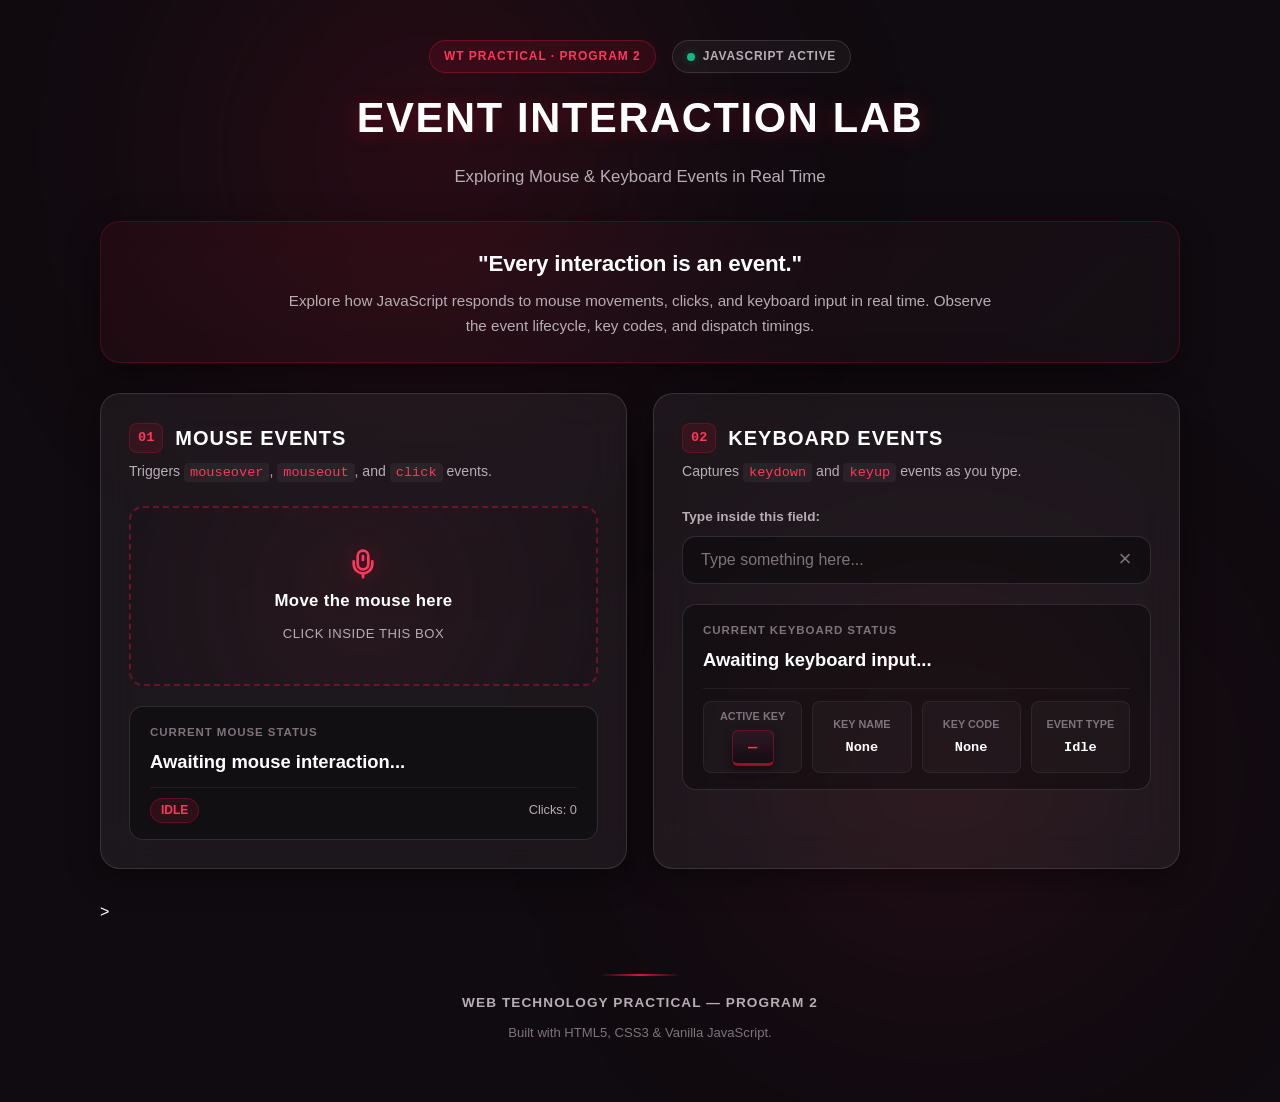
==== p2/index.html @ e64b747d "all" ====
<!DOCTYPE html>
<html lang="en">
<head>
    <meta charset="UTF-8">
    <meta name="viewport" content="width=device-width, initial-scale=1.0">
    <title>Event Interaction Lab | JavaScript Event Handling</title>
    <link rel="stylesheet" href="style.css">
</head>
<body>
    <!-- Ambient Background Crimson Lighting -->
    <div class="ambient-glow glow-top" aria-hidden="true"></div>
    <div class="ambient-glow glow-bottom" aria-hidden="true"></div>

    <div class="page-container">

        <!-- A. HEADER -->
        <header class="app-header">
            <div class="header-meta">
                <span class="badge practical-badge">WT Practical · Program 2</span>
                <div class="status-indicator">
                    <span class="pulse-dot" aria-hidden="true"></span>
                    <span class="status-text">JavaScript Active</span>
                </div>
            </div>
            <h1 class="main-title">EVENT INTERACTION LAB</h1>
            <p class="subtitle">Exploring Mouse &amp; Keyboard Events in Real Time</p>
        </header>

        <!-- B. INTRODUCTION -->
        <section class="intro-section" aria-label="Introduction">
            <div class="intro-card">
                <p class="quote">"Every interaction is an event."</p>
                <p class="supporting-text">
                    Explore how JavaScript responds to mouse movements, clicks, and keyboard input in real time. 
                    Observe the event lifecycle, key codes, and dispatch timings.
                </p>
            </div>
        </section>

        <!-- TWO-COLUMN WORKSPACE: MOUSE & KEYBOARD PANELS -->
        <div class="panels-grid">

            <!-- C. MOUSE INTERACTION PANEL -->
            <section class="glass-panel" id="mouseSection" aria-labelledby="mouseHeading">
                <div class="panel-header">
                    <span class="panel-number">01</span>
                    <h2 id="mouseHeading" class="panel-title">MOUSE EVENTS</h2>
                </div>
                <p class="panel-desc">Triggers <code>mouseover</code>, <code>mouseout</code>, and <code>click</code> events.</p>

                <!-- Interactive Demonstration Area (Original ID: box preserved) -->
                <div id="box" class="interactive-box" tabindex="0" role="region" aria-label="Interactive Mouse Testing Area">
                    <div class="box-content">
                        <div class="box-icon" aria-hidden="true">
                            <svg width="32" height="32" viewBox="0 0 24 24" fill="none" stroke="currentColor" stroke-width="2" stroke-linecap="round" stroke-linejoin="round">
                                <path d="M12 2a4 4 0 0 0-4 4v6a4 4 0 0 0 8 0V6a4 4 0 0 0-4-4z"></path>
                                <path d="M12 6v3"></path>
                                <path d="M19 10v2a7 7 0 0 1-14 0v-2"></path>
                                <path d="M12 19v3"></path>
                            </svg>
                        </div>
                        <span class="box-prompt">Move the mouse here</span>
                        <span class="box-subprompt">Click inside this box</span>
                    </div>
                    <div class="click-ripple" id="clickRipple" aria-hidden="true"></div>
                </div>

                <!-- Mouse Event Output Messages (Original ID: message preserved) -->
                <div class="event-display-card">
                    <div class="display-label">CURRENT MOUSE STATUS</div>
                    <h3 id="message" class="event-message">Awaiting mouse interaction...</h3>
                    <div class="event-meta-bar">
                        <span class="meta-tag" id="mouseEventTypeTag">Idle</span>
                        <span class="meta-detail" id="mouseClickCounter">Clicks: 0</span>
                    </div>
                </div>
            </section>

            <!-- D. KEYBOARD INTERACTION PANEL -->
            <section class="glass-panel" id="keyboardSection" aria-labelledby="keyboardHeading">
                <div class="panel-header">
                    <span class="panel-number">02</span>
                    <h2 id="keyboardHeading" class="panel-title">KEYBOARD EVENTS</h2>
                </div>
                <p class="panel-desc">Captures <code>keydown</code> and <code>keyup</code> events as you type.</p>

                <!-- Text Input Area (Supports focus and typing) -->
                <div class="input-wrapper">
                    <label for="keyInput" class="input-label">Type inside this field:</label>
                    <div class="input-control">
                        <input 
                            type="text" 
                            id="keyInput" 
                            name="keyInput"
                            placeholder="Type something here..." 
                            autocomplete="off" 
                            spellcheck="false"
                        >
                        <button type="button" id="clearInputBtn" class="clear-input-btn" title="Clear input text" aria-label="Clear input">
                            &times;
                        </button>
                    </div>
                </div>

                <!-- Keyboard Event Output Messages (Original ID: keyMessage preserved) -->
                <div class="event-display-card">
                    <div class="display-label">CURRENT KEYBOARD STATUS</div>
                    <h3 id="keyMessage" class="event-message">Awaiting keyboard input...</h3>
                    
                    <!-- Live Key Telemetry Matrix -->
                    <div class="key-telemetry-grid">
                        <div class="telemetry-item key-cap-container">
                            <span class="telemetry-label">Active Key</span>
                            <div class="key-cap" id="activeKeyCap">—</div>
                        </div>
                        <div class="telemetry-item">
                            <span class="telemetry-label">Key Name</span>
                            <span class="telemetry-value" id="activeKeyName">None</span>
                        </div>
                        <div class="telemetry-item">
                            <span class="telemetry-label">Key Code</span>
                            <span class="telemetry-value" id="activeKeyCode">None</span>
                        </div>
                        <div class="telemetry-item">
                            <span class="telemetry-label">Event Type</span>
                            <span class="telemetry-value" id="activeKeyEventType">Idle</span>
                        </div>
                    </div>
                </div>
            </section>

        </div>

        >

        <!-- F. FOOTER -->
        <footer class="app-footer">
            <div class="footer-divider" aria-hidden="true"></div>
            <p class="footer-heading">WEB TECHNOLOGY PRACTICAL — PROGRAM 2</p>
            <p class="footer-sub">Built with HTML5, CSS3 &amp; Vanilla JavaScript.</p>
        </footer>

    </div>

    <!-- External Vanilla JavaScript: Clean separation of concerns -->
    <script src="script.js"></script>
</body>
</html>
---- p2/style.css ----
/* =====================================================================
   Program 2: JavaScript Event Handling
   Theme: Premium Crimson Glassmorphism
   Technologies: Modern CSS3 (Grid, Flexbox, Custom Properties, Glassmorphism)
   ===================================================================== */

:root {
    /* Crimson Color Palette */
    --crimson-primary: #DC143C;
    --crimson-deep: #990F2B;
    --crimson-accent: #FF365D;
    --crimson-glow: rgba(220, 20, 60, 0.35);
    --crimson-subtle: rgba(220, 20, 60, 0.12);

    /* Backgrounds */
    --bg-main: #100B10;
    --bg-secondary: #1A1119;
    --glass-panel: rgba(255, 255, 255, 0.055);
    --glass-panel-hover: rgba(255, 255, 255, 0.08);
    --glass-border: rgba(255, 255, 255, 0.12);
    --glass-border-hover: rgba(220, 20, 60, 0.4);

    /* Typography */
    --text-primary: #FFFFFF;
    --text-secondary: #B8ADB5;
    --text-muted: #7E737B;

    /* Accents & Status */
    --status-active: #10B981;
    --status-active-glow: rgba(16, 185, 129, 0.4);

    /* Radii */
    --radius-sm: 8px;
    --radius-md: 14px;
    --radius-lg: 20px;
    --radius-full: 9999px;

    /* Transitions & Shadows */
    --transition-fast: 0.18s cubic-bezier(0.16, 1, 0.3, 1);
    --transition-normal: 0.28s cubic-bezier(0.16, 1, 0.3, 1);
    --shadow-glass: 0 8px 32px 0 rgba(0, 0, 0, 0.45);
    --shadow-crimson: 0 0 25px rgba(220, 20, 60, 0.25);
}

/* Base Reset & Box Sizing */
*, *::before, *::after {
    box-sizing: border-box;
    margin: 0;
    padding: 0;
}

body {
    background-color: var(--bg-main);
    color: var(--text-primary);
    font-family: -apple-system, BlinkMacSystemFont, "Segoe UI", Roboto, "Helvetica Neue", Arial, sans-serif;
    line-height: 1.6;
    min-height: 100vh;
    position: relative;
    overflow-x: hidden;
    padding: 40px 20px 60px;
}

/* Ambient Crimson Lighting Gradients */
.ambient-glow {
    position: fixed;
    border-radius: 50%;
    pointer-events: none;
    z-index: 0;
    filter: blur(120px);
}

.glow-top {
    top: -150px;
    left: 10%;
    width: 600px;
    height: 600px;
    background: radial-gradient(circle, rgba(220, 20, 60, 0.22) 0%, rgba(153, 15, 43, 0.08) 50%, transparent 75%);
}

.glow-bottom {
    bottom: -150px;
    right: 5%;
    width: 550px;
    height: 550px;
    background: radial-gradient(circle, rgba(255, 54, 93, 0.16) 0%, rgba(153, 15, 43, 0.06) 50%, transparent 75%);
}

/* Page Container */
.page-container {
    position: relative;
    z-index: 1;
    max-width: 1080px;
    margin: 0 auto;
    display: flex;
    flex-direction: column;
    gap: 30px;
}

/* A. Header Section */
.app-header {
    text-align: center;
    display: flex;
    flex-direction: column;
    align-items: center;
    gap: 12px;
}

.header-meta {
    display: flex;
    align-items: center;
    gap: 16px;
    flex-wrap: wrap;
    justify-content: center;
}

.practical-badge {
    display: inline-flex;
    align-items: center;
    padding: 6px 14px;
    font-size: 0.75rem;
    font-weight: 700;
    letter-spacing: 0.08em;
    text-transform: uppercase;
    background: rgba(220, 20, 60, 0.12);
    border: 1px solid rgba(220, 20, 60, 0.35);
    color: var(--crimson-accent);
    border-radius: var(--radius-full);
}

.status-indicator {
    display: inline-flex;
    align-items: center;
    gap: 8px;
    padding: 6px 14px;
    font-size: 0.75rem;
    font-weight: 600;
    letter-spacing: 0.06em;
    text-transform: uppercase;
    background: rgba(255, 255, 255, 0.04);
    border: 1px solid var(--glass-border);
    border-radius: var(--radius-full);
    color: var(--text-secondary);
}

.pulse-dot {
    width: 8px;
    height: 8px;
    background-color: var(--status-active);
    border-radius: 50%;
    box-shadow: 0 0 10px var(--status-active-glow);
    animation: pulseGlow 2s infinite ease-in-out;
}

@keyframes pulseGlow {
    0%, 100% {
        opacity: 1;
        transform: scale(1);
    }
    50% {
        opacity: 0.55;
        transform: scale(0.85);
    }
}

.main-title {
    font-size: 2.6rem;
    font-weight: 800;
    letter-spacing: 0.04em;
    color: var(--text-primary);
    text-shadow: 0 2px 20px rgba(220, 20, 60, 0.3);
}

.subtitle {
    font-size: 1.05rem;
    color: var(--text-secondary);
    max-width: 600px;
}

/* B. Introduction Section */
.intro-section {
    width: 100%;
}

.intro-card {
    background: linear-gradient(135deg, rgba(220, 20, 60, 0.08) 0%, rgba(255, 255, 255, 0.02) 100%);
    border: 1px solid rgba(220, 20, 60, 0.22);
    backdrop-filter: blur(16px);
    -webkit-backdrop-filter: blur(16px);
    border-radius: var(--radius-lg);
    padding: 24px 30px;
    text-align: center;
    box-shadow: var(--shadow-glass);
}

.quote {
    font-size: 1.4rem;
    font-weight: 700;
    color: var(--text-primary);
    margin-bottom: 8px;
    letter-spacing: -0.01em;
}

.supporting-text {
    font-size: 0.95rem;
    color: var(--text-secondary);
    max-width: 720px;
    margin: 0 auto;
}

/* Glass Panels Base Styling */
.glass-panel {
    background: var(--glass-panel);
    border: 1px solid var(--glass-border);
    backdrop-filter: blur(20px);
    -webkit-backdrop-filter: blur(20px);
    border-radius: var(--radius-lg);
    padding: 28px;
    box-shadow: var(--shadow-glass);
    transition: transform var(--transition-normal), border-color var(--transition-normal), box-shadow var(--transition-normal);
}

.glass-panel:hover {
    transform: translateY(-2px);
    border-color: var(--glass-border-hover);
    box-shadow: 0 12px 36px 0 rgba(49, 160, 88, 0.5), 0 0 20px rgba(116, 227, 209, 0.12);
}

.panel-header {
    display: flex;
    align-items: center;
    gap: 12px;
    margin-bottom: 6px;
}

.panel-number {
    font-family: ui-monospace, "Cascadia Code", "Fira Code", monospace;
    font-size: 0.85rem;
    font-weight: 700;
    color: var(--crimson-accent);
    background: rgba(220, 20, 60, 0.12);
    border: 1px solid rgba(220, 20, 60, 0.28);
    padding: 3px 8px;
    border-radius: var(--radius-sm);
}

.panel-title {
    font-size: 1.25rem;
    font-weight: 700;
    letter-spacing: 0.05em;
    color: var(--text-primary);
}

.panel-desc {
    font-size: 0.88rem;
    color: var(--text-secondary);
    margin-bottom: 22px;
}

.panel-desc code {
    font-family: ui-monospace, "Cascadia Code", "Fira Code", monospace;
    color: var(--crimson-accent);
    background: rgba(255, 255, 255, 0.05);
    padding: 2px 6px;
    border-radius: 4px;
    font-size: 0.85rem;
}

/* Two-Column Grid */
.panels-grid {
    display: grid;
    grid-template-columns: repeat(2, 1fr);
    gap: 26px;
}

/* C. Mouse Interaction Area */
.interactive-box {
    width: 100%;
    min-height: 180px;
    background: radial-gradient(circle at center, rgba(220, 20, 60, 0.06) 0%, rgba(26, 17, 25, 0.4) 100%);
    border: 2px dashed rgba(220, 20, 60, 0.4);
    border-radius: var(--radius-md);
    padding: 28px 20px;
    display: flex;
    flex-direction: column;
    align-items: center;
    justify-content: center;
    cursor: pointer;
    position: relative;
    overflow: hidden;
    user-select: none;
    transition: all var(--transition-normal);
}

.interactive-box:hover {
    border-style: solid;
    border-color: var(--crimson-accent);
    background: radial-gradient(circle at center, rgba(220, 20, 60, 0.18) 0%, rgba(26, 17, 25, 0.6) 100%);
    box-shadow: 0 0 30px var(--crimson-glow);
    transform: scale(1.015);
}

.interactive-box:active,
.interactive-box.clicked-active {
    transform: scale(0.985);
    border-color: var(--crimson-primary);
    background: radial-gradient(circle at center, rgba(220, 20, 60, 0.3) 0%, rgba(153, 15, 43, 0.3) 100%);
    box-shadow: 0 0 45px rgba(220, 20, 60, 0.5);
}

.box-content {
    display: flex;
    flex-direction: column;
    align-items: center;
    gap: 8px;
    pointer-events: none;
}

.box-icon {
    color: var(--crimson-accent);
    display: flex;
    align-items: center;
    justify-content: center;
    filter: drop-shadow(0 0 10px var(--crimson-glow));
    transition: transform var(--transition-fast);
}

.interactive-box:hover .box-icon {
    transform: translateY(-3px) scale(1.1);
}

.box-prompt {
    font-size: 1.05rem;
    font-weight: 600;
    color: var(--text-primary);
    letter-spacing: 0.02em;
}

.box-subprompt {
    font-size: 0.82rem;
    color: var(--text-secondary);
    letter-spacing: 0.04em;
    text-transform: uppercase;
}

/* Click Ripple Effect */
.click-ripple {
    position: absolute;
    width: 20px;
    height: 20px;
    background: rgba(255, 54, 93, 0.5);
    border-radius: 50%;
    transform: translate(-50%, -50%) scale(0);
    opacity: 0;
    pointer-events: none;
}

.click-ripple.animate {
    animation: rippleWave 0.6s ease-out;
}

@keyframes rippleWave {
    0% {
        transform: translate(-50%, -50%) scale(0);
        opacity: 0.9;
    }
    100% {
        transform: translate(-50%, -50%) scale(25);
        opacity: 0;
    }
}

/* Event Output Cards */
.event-display-card {
    margin-top: 20px;
    background: rgba(0, 0, 0, 0.35);
    border: 1px solid var(--glass-border);
    border-radius: var(--radius-md);
    padding: 16px 20px;
}

.display-label {
    font-size: 0.72rem;
    font-weight: 700;
    letter-spacing: 0.08em;
    text-transform: uppercase;
    color: var(--text-muted);
    margin-bottom: 6px;
}

.event-message {
    font-size: 1.15rem;
    font-weight: 600;
    color: var(--text-primary);
    min-height: 28px;
    display: flex;
    align-items: center;
    transition: color var(--transition-fast);
}

.event-message.highlight-crimson {
    color: var(--crimson-accent);
    text-shadow: 0 0 14px var(--crimson-glow);
}

.event-meta-bar {
    display: flex;
    justify-content: space-between;
    align-items: center;
    margin-top: 10px;
    padding-top: 10px;
    border-top: 1px solid rgba(255, 255, 255, 0.06);
    font-size: 0.8rem;
    color: var(--text-secondary);
}

.meta-tag {
    background: rgba(220, 20, 60, 0.14);
    border: 1px solid rgba(220, 20, 60, 0.3);
    color: var(--crimson-accent);
    padding: 2px 10px;
    border-radius: var(--radius-full);
    font-weight: 600;
    font-size: 0.75rem;
    text-transform: uppercase;
}

/* D. Keyboard Input Section */
.input-wrapper {
    display: flex;
    flex-direction: column;
    gap: 8px;
}

.input-label {
    font-size: 0.85rem;
    font-weight: 600;
    color: var(--text-secondary);
}

.input-control {
    position: relative;
    width: 100%;
}

.input-control input {
    width: 100%;
    background: rgba(0, 0, 0, 0.4);
    border: 1.5px solid var(--glass-border);
    border-radius: var(--radius-md);
    color: var(--text-primary);
    font-size: 1rem;
    padding: 14px 45px 14px 18px;
    outline: none;
    transition: all var(--transition-normal);
}

.input-control input::placeholder {
    color: var(--text-muted);
}

.input-control input:focus {
    border-color: var(--crimson-accent);
    box-shadow: 0 0 0 3px rgba(220, 20, 60, 0.25), 0 0 25px rgba(220, 20, 60, 0.2);
    background: rgba(0, 0, 0, 0.55);
}

.clear-input-btn {
    position: absolute;
    right: 12px;
    top: 50%;
    transform: translateY(-50%);
    background: transparent;
    border: none;
    color: var(--text-muted);
    font-size: 1.4rem;
    line-height: 1;
    width: 28px;
    height: 28px;
    border-radius: 50%;
    cursor: pointer;
    display: flex;
    align-items: center;
    justify-content: center;
    transition: all var(--transition-fast);
}

.clear-input-btn:hover {
    color: var(--text-primary);
    background: rgba(255, 255, 255, 0.08);
}

/* Keyboard Telemetry Grid */
.key-telemetry-grid {
    display: grid;
    grid-template-columns: repeat(4, 1fr);
    gap: 10px;
    margin-top: 14px;
    padding-top: 12px;
    border-top: 1px solid rgba(255, 255, 255, 0.06);
}

.telemetry-item {
    background: rgba(255, 255, 255, 0.03);
    border: 1px solid rgba(255, 255, 255, 0.06);
    border-radius: var(--radius-sm);
    padding: 8px 10px;
    display: flex;
    flex-direction: column;
    align-items: center;
    justify-content: center;
    text-align: center;
}

.telemetry-label {
    font-size: 0.68rem;
    font-weight: 700;
    text-transform: uppercase;
    color: var(--text-muted);
    margin-bottom: 4px;
}

.telemetry-value {
    font-family: ui-monospace, "Cascadia Code", "Fira Code", monospace;
    font-size: 0.85rem;
    font-weight: 600;
    color: var(--text-primary);
    word-break: break-all;
}

/* 3D Key Cap Badge */
.key-cap-container {
    padding: 6px;
}

.key-cap {
    min-width: 42px;
    height: 36px;
    padding: 0 10px;
    background: linear-gradient(180deg, #2a1824 0%, #170d14 100%);
    border: 1px solid rgba(220, 20, 60, 0.4);
    border-bottom: 3px solid var(--crimson-deep);
    border-radius: 6px;
    color: var(--crimson-accent);
    font-family: ui-monospace, "Cascadia Code", "Fira Code", monospace;
    font-size: 0.95rem;
    font-weight: 700;
    display: inline-flex;
    align-items: center;
    justify-content: center;
    box-shadow: 0 4px 10px rgba(0, 0, 0, 0.4);
    transition: all var(--transition-fast);
}

.key-cap.pressed {
    transform: translateY(2px);
    border-bottom: 1px solid var(--crimson-deep);
    background: linear-gradient(180deg, var(--crimson-deep) 0%, #2a1824 100%);
    color: #ffffff;
    box-shadow: 0 0 15px var(--crimson-glow);
}

/* E. Live Event Monitor Section */
.monitor-panel {
    width: 100%;
}

.monitor-header {
    display: flex;
    justify-content: space-between;
    align-items: center;
    flex-wrap: wrap;
    gap: 12px;
}

.monitor-actions {
    display: flex;
    align-items: center;
    gap: 12px;
}

.feed-count-badge {
    font-family: ui-monospace, "Cascadia Code", "Fira Code", monospace;
    font-size: 0.8rem;
    color: var(--text-secondary);
    background: rgba(255, 255, 255, 0.05);
    padding: 4px 12px;
    border-radius: var(--radius-full);
    border: 1px solid var(--glass-border);
}

.btn {
    padding: 8px 16px;
    font-size: 0.85rem;
    font-weight: 600;
    border-radius: var(--radius-md);
    cursor: pointer;
    transition: all var(--transition-fast);
    outline: none;
    border: 1px solid transparent;
}

.btn-ghost {
    background: rgba(255, 255, 255, 0.04);
    border-color: var(--glass-border);
    color: var(--text-secondary);
}

.btn-ghost:hover {
    background: rgba(220, 20, 60, 0.15);
    border-color: var(--crimson-accent);
    color: #ffffff;
    box-shadow: 0 0 15px rgba(220, 20, 60, 0.25);
    transform: translateY(-1px);
}

.btn-ghost:active {
    transform: translateY(1px);
}

/* Event Feed List */
.event-feed-container {
    background: rgba(0, 0, 0, 0.35);
    border: 1px solid var(--glass-border);
    border-radius: var(--radius-md);
    padding: 12px;
    min-height: 180px;
    max-height: 340px;
    overflow-y: auto;
}

/* Custom Scrollbar for Event Feed */
.event-feed-container::-webkit-scrollbar {
    width: 6px;
}

.event-feed-container::-webkit-scrollbar-track {
    background: rgba(0, 0, 0, 0.2);
}

.event-feed-container::-webkit-scrollbar-thumb {
    background: rgba(220, 20, 60, 0.3);
    border-radius: 4px;
}

.event-feed-container::-webkit-scrollbar-thumb:hover {
    background: var(--crimson-accent);
}

.event-feed-list {
    list-style: none;
    display: flex;
    flex-direction: column;
    gap: 8px;
}

.empty-feed-state {
    padding: 30px 20px;
    text-align: center;
    color: var(--text-muted);
    font-size: 0.9rem;
}

.feed-item {
    display: flex;
    align-items: center;
    justify-content: space-between;
    padding: 10px 14px;
    background: rgba(255, 255, 255, 0.03);
    border: 1px solid rgba(255, 255, 255, 0.06);
    border-radius: var(--radius-sm);
    font-size: 0.88rem;
    animation: slideInFeed 0.25s cubic-bezier(0.16, 1, 0.3, 1) forwards;
    transition: background var(--transition-fast), border-color var(--transition-fast);
}

.feed-item:hover {
    background: rgba(255, 255, 255, 0.06);
    border-color: rgba(220, 20, 60, 0.3);
}

@keyframes slideInFeed {
    from {
        opacity: 0;
        transform: translateY(-8px) scale(0.98);
    }
    to {
        opacity: 1;
        transform: translateY(0) scale(1);
    }
}

.feed-left {
    display: flex;
    align-items: center;
    gap: 12px;
    flex-wrap: wrap;
}

.feed-category-badge {
    font-size: 0.7rem;
    font-weight: 700;
    text-transform: uppercase;
    letter-spacing: 0.06em;
    padding: 3px 8px;
    border-radius: 4px;
}

.feed-category-mouse {
    background: rgba(220, 20, 60, 0.2);
    border: 1px solid rgba(220, 20, 60, 0.4);
    color: var(--crimson-accent);
}

.feed-category-keyboard {
    background: rgba(255, 54, 93, 0.16);
    border: 1px solid rgba(255, 54, 93, 0.4);
    color: #ff859c;
}

.feed-event-name {
    font-family: ui-monospace, "Cascadia Code", "Fira Code", monospace;
    font-weight: 700;
    color: var(--text-primary);
}

.feed-event-desc {
    color: var(--text-secondary);
    font-size: 0.82rem;
}

.feed-timestamp {
    font-family: ui-monospace, "Cascadia Code", "Fira Code", monospace;
    font-size: 0.75rem;
    color: var(--text-muted);
    white-space: nowrap;
}

/* F. Footer */
.app-footer {
    text-align: center;
    display: flex;
    flex-direction: column;
    align-items: center;
    gap: 8px;
    padding-top: 20px;
}

.footer-divider {
    width: 80px;
    height: 2px;
    background: linear-gradient(90deg, transparent, var(--crimson-primary), transparent);
    margin-bottom: 8px;
}

.footer-heading {
    font-size: 0.85rem;
    font-weight: 700;
    letter-spacing: 0.08em;
    color: var(--text-secondary);
    text-transform: uppercase;
}

.footer-sub {
    font-size: 0.82rem;
    color: var(--text-muted);
}

/* Responsive Styles */
@media (max-width: 860px) {
    .panels-grid {
        grid-template-columns: 1fr;
        gap: 20px;
    }

    .main-title {
        font-size: 2.1rem;
    }
}

@media (max-width: 580px) {
    body {
        padding: 24px 14px 40px;
    }

    .main-title {
        font-size: 1.75rem;
    }

    .glass-panel {
        padding: 20px;
    }

    .key-telemetry-grid {
        grid-template-columns: repeat(2, 1fr);
        gap: 8px;
    }

    .feed-item {
        flex-direction: column;
        align-items: flex-start;
        gap: 6px;
    }

    .feed-timestamp {
        align-self: flex-end;
    }
}

/* Accessibility: Reduced Motion */
@media (prefers-reduced-motion: reduce) {
    *, *::before, *::after {
        animation-duration: 0.01ms !important;
        animation-iteration-count: 1 !important;
        transition-duration: 0.01ms !important;
        scroll-behavior: auto !important;
    }
}
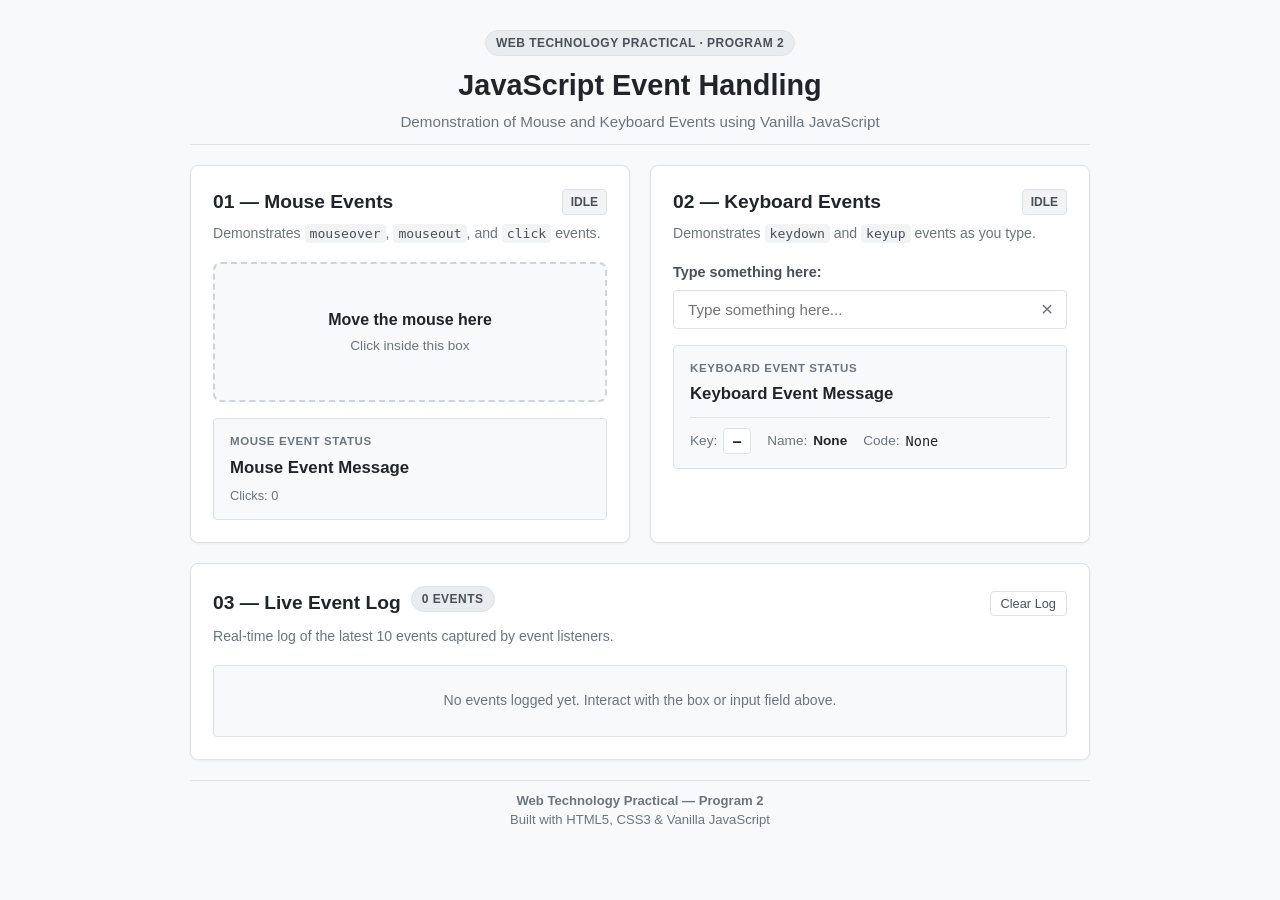
==== commit 780e5332: "clean" ====
--- a/p2/index.html
+++ b/p2/index.html
@@ -3,127 +3,89 @@
 <head>
     <meta charset="UTF-8">
     <meta name="viewport" content="width=device-width, initial-scale=1.0">
-    <title>Event Interaction Lab | JavaScript Event Handling</title>
+    <title>JavaScript Event Handling - Program 2</title>
     <link rel="stylesheet" href="style.css">
 </head>
 <body>
-    <!-- Ambient Background Crimson Lighting -->
-    <div class="ambient-glow glow-top" aria-hidden="true"></div>
-    <div class="ambient-glow glow-bottom" aria-hidden="true"></div>
-
     <div class="page-container">
 
-        <!-- A. HEADER -->
+        <!-- HEADER -->
         <header class="app-header">
-            <div class="header-meta">
-                <span class="badge practical-badge">WT Practical · Program 2</span>
-                <div class="status-indicator">
-                    <span class="pulse-dot" aria-hidden="true"></span>
-                    <span class="status-text">JavaScript Active</span>
-                </div>
-            </div>
-            <h1 class="main-title">EVENT INTERACTION LAB</h1>
-            <p class="subtitle">Exploring Mouse &amp; Keyboard Events in Real Time</p>
+            <span class="badge">Web Technology Practical · Program 2</span>
+            <h1>JavaScript Event Handling</h1>
+            <p class="subtitle">Demonstration of Mouse and Keyboard Events using Vanilla JavaScript</p>
         </header>
 
-        <!-- B. INTRODUCTION -->
-        <section class="intro-section" aria-label="Introduction">
-            <div class="intro-card">
-                <p class="quote">"Every interaction is an event."</p>
-                <p class="supporting-text">
-                    Explore how JavaScript responds to mouse movements, clicks, and keyboard input in real time. 
-                    Observe the event lifecycle, key codes, and dispatch timings.
-                </p>
-            </div>
-        </section>
-
-        <!-- TWO-COLUMN WORKSPACE: MOUSE & KEYBOARD PANELS -->
+        <!-- MAIN GRID: MOUSE & KEYBOARD PANELS -->
         <div class="panels-grid">
 
-            <!-- C. MOUSE INTERACTION PANEL -->
-            <section class="glass-panel" id="mouseSection" aria-labelledby="mouseHeading">
-                <div class="panel-header">
-                    <span class="panel-number">01</span>
-                    <h2 id="mouseHeading" class="panel-title">MOUSE EVENTS</h2>
+            <!-- 1. MOUSE INTERACTION PANEL -->
+            <section class="card" id="mouseSection">
+                <div class="card-header">
+                    <h2>01 — Mouse Events</h2>
+                    <span class="meta-tag" id="mouseEventTypeTag">Idle</span>
                 </div>
-                <p class="panel-desc">Triggers <code>mouseover</code>, <code>mouseout</code>, and <code>click</code> events.</p>
+                <p class="section-desc">Demonstrates <code>mouseover</code>, <code>mouseout</code>, and <code>click</code> events.</p>
 
-                <!-- Interactive Demonstration Area (Original ID: box preserved) -->
+                <!-- Interactive Demonstration Area (Original ID: box) -->
                 <div id="box" class="interactive-box" tabindex="0" role="region" aria-label="Interactive Mouse Testing Area">
                     <div class="box-content">
-                        <div class="box-icon" aria-hidden="true">
-                            <svg width="32" height="32" viewBox="0 0 24 24" fill="none" stroke="currentColor" stroke-width="2" stroke-linecap="round" stroke-linejoin="round">
-                                <path d="M12 2a4 4 0 0 0-4 4v6a4 4 0 0 0 8 0V6a4 4 0 0 0-4-4z"></path>
-                                <path d="M12 6v3"></path>
-                                <path d="M19 10v2a7 7 0 0 1-14 0v-2"></path>
-                                <path d="M12 19v3"></path>
-                            </svg>
-                        </div>
-                        <span class="box-prompt">Move the mouse here</span>
-                        <span class="box-subprompt">Click inside this box</span>
+                        <strong>Move the mouse here</strong>
+                        <span>Click inside this box</span>
                     </div>
                     <div class="click-ripple" id="clickRipple" aria-hidden="true"></div>
                 </div>
 
-                <!-- Mouse Event Output Messages (Original ID: message preserved) -->
-                <div class="event-display-card">
-                    <div class="display-label">CURRENT MOUSE STATUS</div>
-                    <h3 id="message" class="event-message">Awaiting mouse interaction...</h3>
-                    <div class="event-meta-bar">
-                        <span class="meta-tag" id="mouseEventTypeTag">Idle</span>
-                        <span class="meta-detail" id="mouseClickCounter">Clicks: 0</span>
+                <!-- Mouse Event Output Message (Original ID: message) -->
+                <div class="status-box">
+                    <div class="status-label">Mouse Event Status</div>
+                    <h3 id="message" class="status-text">Mouse Event Message</h3>
+                    <div class="status-meta">
+                        <span id="mouseClickCounter">Clicks: 0</span>
                     </div>
                 </div>
             </section>
 
-            <!-- D. KEYBOARD INTERACTION PANEL -->
-            <section class="glass-panel" id="keyboardSection" aria-labelledby="keyboardHeading">
-                <div class="panel-header">
-                    <span class="panel-number">02</span>
-                    <h2 id="keyboardHeading" class="panel-title">KEYBOARD EVENTS</h2>
+            <!-- 2. KEYBOARD INTERACTION PANEL -->
+            <section class="card" id="keyboardSection">
+                <div class="card-header">
+                    <h2>02 — Keyboard Events</h2>
+                    <span class="meta-tag" id="activeKeyEventType">Idle</span>
                 </div>
-                <p class="panel-desc">Captures <code>keydown</code> and <code>keyup</code> events as you type.</p>
+                <p class="section-desc">Demonstrates <code>keydown</code> and <code>keyup</code> events as you type.</p>
 
-                <!-- Text Input Area (Supports focus and typing) -->
-                <div class="input-wrapper">
-                    <label for="keyInput" class="input-label">Type inside this field:</label>
+                <!-- Text Input Field -->
+                <div class="input-group">
+                    <label for="keyInput">Type something here:</label>
                     <div class="input-control">
                         <input 
                             type="text" 
                             id="keyInput" 
-                            name="keyInput"
                             placeholder="Type something here..." 
-                            autocomplete="off" 
-                            spellcheck="false"
+                            autocomplete="off"
                         >
-                        <button type="button" id="clearInputBtn" class="clear-input-btn" title="Clear input text" aria-label="Clear input">
-                            &times;
-                        </button>
+                        <button type="button" id="clearInputBtn" class="clear-btn" title="Clear input">&times;</button>
                     </div>
                 </div>
 
-                <!-- Keyboard Event Output Messages (Original ID: keyMessage preserved) -->
-                <div class="event-display-card">
-                    <div class="display-label">CURRENT KEYBOARD STATUS</div>
-                    <h3 id="keyMessage" class="event-message">Awaiting keyboard input...</h3>
-                    
-                    <!-- Live Key Telemetry Matrix -->
-                    <div class="key-telemetry-grid">
-                        <div class="telemetry-item key-cap-container">
-                            <span class="telemetry-label">Active Key</span>
-                            <div class="key-cap" id="activeKeyCap">—</div>
+                <!-- Keyboard Event Output Message (Original ID: keyMessage) -->
+                <div class="status-box">
+                    <div class="status-label">Keyboard Event Status</div>
+                    <h3 id="keyMessage" class="status-text">Keyboard Event Message</h3>
+
+                    <!-- Key Details Display -->
+                    <div class="key-details">
+                        <div class="key-detail-item">
+                            <span class="key-label">Key:</span>
+                            <span class="key-badge" id="activeKeyCap">—</span>
                         </div>
-                        <div class="telemetry-item">
-                            <span class="telemetry-label">Key Name</span>
-                            <span class="telemetry-value" id="activeKeyName">None</span>
+                        <div class="key-detail-item">
+                            <span class="key-label">Name:</span>
+                            <strong id="activeKeyName">None</strong>
                         </div>
-                        <div class="telemetry-item">
-                            <span class="telemetry-label">Key Code</span>
-                            <span class="telemetry-value" id="activeKeyCode">None</span>
-                        </div>
-                        <div class="telemetry-item">
-                            <span class="telemetry-label">Event Type</span>
-                            <span class="telemetry-value" id="activeKeyEventType">Idle</span>
+                        <div class="key-detail-item">
+                            <span class="key-label">Code:</span>
+                            <code id="activeKeyCode">None</code>
                         </div>
                     </div>
                 </div>
@@ -131,18 +93,35 @@
 
         </div>
 
-        >
+        <!-- 3. LIVE EVENT MONITOR -->
+        <section class="card monitor-card">
+            <div class="card-header">
+                <div class="header-title-group">
+                    <h2>03 — Live Event Log</h2>
+                    <span class="badge" id="feedCountBadge">0 events</span>
+                </div>
+                <button type="button" id="clearFeedBtn" class="btn btn-sm">Clear Log</button>
+            </div>
+            <p class="section-desc">Real-time log of the latest 10 events captured by event listeners.</p>
 
-        <!-- F. FOOTER -->
+            <div class="feed-container">
+                <ul class="feed-list" id="eventFeed" role="log" aria-live="polite">
+                    <li class="empty-state" id="emptyFeedState">
+                        No events logged yet. Interact with the box or input field above.
+                    </li>
+                </ul>
+            </div>
+        </section>
+
+        <!-- FOOTER -->
         <footer class="app-footer">
-            <div class="footer-divider" aria-hidden="true"></div>
-            <p class="footer-heading">WEB TECHNOLOGY PRACTICAL — PROGRAM 2</p>
-            <p class="footer-sub">Built with HTML5, CSS3 &amp; Vanilla JavaScript.</p>
+            <p><strong>Web Technology Practical — Program 2</strong></p>
+            <p>Built with HTML5, CSS3 &amp; Vanilla JavaScript</p>
         </footer>
 
     </div>
 
-    <!-- External Vanilla JavaScript: Clean separation of concerns -->
+    <!-- External Script -->
     <script src="script.js"></script>
 </body>
 </html>
--- a/p2/style.css
+++ b/p2/style.css
@@ -1,438 +1,241 @@
-/* =====================================================================
-   Program 2: JavaScript Event Handling
-   Theme: Premium Crimson Glassmorphism
-   Technologies: Modern CSS3 (Grid, Flexbox, Custom Properties, Glassmorphism)
-   ===================================================================== */
 
 :root {
-    /* Crimson Color Palette */
-    --crimson-primary: #DC143C;
-    --crimson-deep: #990F2B;
-    --crimson-accent: #FF365D;
-    --crimson-glow: rgba(220, 20, 60, 0.35);
-    --crimson-subtle: rgba(220, 20, 60, 0.12);
-
-    /* Backgrounds */
-    --bg-main: #100B10;
-    --bg-secondary: #1A1119;
-    --glass-panel: rgba(255, 255, 255, 0.055);
-    --glass-panel-hover: rgba(255, 255, 255, 0.08);
-    --glass-border: rgba(255, 255, 255, 0.12);
-    --glass-border-hover: rgba(220, 20, 60, 0.4);
-
-    /* Typography */
-    --text-primary: #FFFFFF;
-    --text-secondary: #B8ADB5;
-    --text-muted: #7E737B;
-
-    /* Accents & Status */
-    --status-active: #10B981;
-    --status-active-glow: rgba(16, 185, 129, 0.4);
-
-    /* Radii */
-    --radius-sm: 8px;
-    --radius-md: 14px;
-    --radius-lg: 20px;
-    --radius-full: 9999px;
-
-    /* Transitions & Shadows */
-    --transition-fast: 0.18s cubic-bezier(0.16, 1, 0.3, 1);
-    --transition-normal: 0.28s cubic-bezier(0.16, 1, 0.3, 1);
-    --shadow-glass: 0 8px 32px 0 rgba(0, 0, 0, 0.45);
-    --shadow-crimson: 0 0 25px rgba(220, 20, 60, 0.25);
-}
-
-/* Base Reset & Box Sizing */
-*, *::before, *::after {
+    --bg-page: #f8f9fa;
+    --bg-card: #ffffff;
+    --text-primary: #212529;
+    --text-secondary: #495057;
+    --text-muted: #6c757d;
+    --border-color: #dee2e6;
+    --border-hover: #adb5bd;
+    --accent-color: #0d6efd;
+    --accent-hover: #0b5ed7;
+    --accent-soft: #eef4fc;
+    --radius-sm: 4px;
+    --radius-md: 8px;
+    --shadow-subtle: 0 1px 3px rgba(0, 0, 0, 0.06);
+    --shadow-hover: 0 4px 12px rgba(0, 0, 0, 0.08);
+    --transition: all 0.2s ease-in-out;
+}
+
+* {
     box-sizing: border-box;
     margin: 0;
     padding: 0;
 }
 
 body {
-    background-color: var(--bg-main);
+    background-color: var(--bg-page);
     color: var(--text-primary);
     font-family: -apple-system, BlinkMacSystemFont, "Segoe UI", Roboto, "Helvetica Neue", Arial, sans-serif;
-    line-height: 1.6;
-    min-height: 100vh;
-    position: relative;
-    overflow-x: hidden;
-    padding: 40px 20px 60px;
-}
-
-/* Ambient Crimson Lighting Gradients */
-.ambient-glow {
-    position: fixed;
-    border-radius: 50%;
-    pointer-events: none;
-    z-index: 0;
-    filter: blur(120px);
-}
-
-.glow-top {
-    top: -150px;
-    left: 10%;
-    width: 600px;
-    height: 600px;
-    background: radial-gradient(circle, rgba(220, 20, 60, 0.22) 0%, rgba(153, 15, 43, 0.08) 50%, transparent 75%);
-}
-
-.glow-bottom {
-    bottom: -150px;
-    right: 5%;
-    width: 550px;
-    height: 550px;
-    background: radial-gradient(circle, rgba(255, 54, 93, 0.16) 0%, rgba(153, 15, 43, 0.06) 50%, transparent 75%);
-}
-
-/* Page Container */
+    line-height: 1.5;
+    padding: 30px 16px 50px;
+}
+
 .page-container {
-    position: relative;
-    z-index: 1;
-    max-width: 1080px;
+    max-width: 900px;
     margin: 0 auto;
     display: flex;
     flex-direction: column;
-    gap: 30px;
-}
-
-/* A. Header Section */
+    gap: 20px;
+}
+
+/* Header */
 .app-header {
     text-align: center;
+    padding-bottom: 10px;
+    border-bottom: 1px solid var(--border-color);
+}
+
+.badge {
+    display: inline-block;
+    padding: 3px 10px;
+    font-size: 0.75rem;
+    font-weight: 600;
+    text-transform: uppercase;
+    letter-spacing: 0.04em;
+    background-color: #e9ecef;
+    color: var(--text-secondary);
+    border-radius: 20px;
+    margin-bottom: 8px;
+    border: 1px solid var(--border-color);
+}
+
+.app-header h1 {
+    font-size: 1.8rem;
+    font-weight: 700;
+    color: var(--text-primary);
+    margin-bottom: 4px;
+}
+
+.subtitle {
+    font-size: 0.95rem;
+    color: var(--text-muted);
+}
+
+/* Cards */
+.card {
+    background-color: var(--bg-card);
+    border: 1px solid var(--border-color);
+    border-radius: var(--radius-md);
+    padding: 22px;
+    box-shadow: var(--shadow-subtle);
+    transition: var(--transition);
+}
+
+.card:hover {
+    border-color: var(--border-hover);
+    box-shadow: var(--shadow-hover);
+}
+
+.card-header {
+    display: flex;
+    justify-content: space-between;
+    align-items: center;
+    margin-bottom: 6px;
+}
+
+.card-header h2 {
+    font-size: 1.2rem;
+    font-weight: 600;
+    color: var(--text-primary);
+}
+
+.header-title-group {
+    display: flex;
+    align-items: center;
+    gap: 10px;
+}
+
+.section-desc {
+    font-size: 0.88rem;
+    color: var(--text-muted);
+    margin-bottom: 18px;
+}
+
+.section-desc code {
+    background-color: #f1f3f5;
+    padding: 2px 5px;
+    border-radius: var(--radius-sm);
+    font-size: 0.82rem;
+    color: var(--text-secondary);
+}
+
+/* Two Column Layout */
+.panels-grid {
+    display: grid;
+    grid-template-columns: 1fr 1fr;
+    gap: 20px;
+}
+
+/* Mouse Interactive Box */
+.interactive-box {
+    width: 100%;
+    min-height: 140px;
+    background-color: #f8f9fa;
+    border: 2px dashed #ced4da;
+    border-radius: var(--radius-md);
+    display: flex;
+    align-items: center;
+    justify-content: center;
+    text-align: center;
+    cursor: pointer;
+    user-select: none;
+    position: relative;
+    overflow: hidden;
+    transition: var(--transition);
+}
+
+/* Hover Effect on Box */
+.interactive-box:hover {
+    background-color: var(--accent-soft);
+    border-color: var(--accent-color);
+    border-style: solid;
+    transform: translateY(-2px);
+    box-shadow: 0 4px 10px rgba(13, 110, 253, 0.1);
+}
+
+/* Active / Click Response */
+.interactive-box:active,
+.interactive-box.clicked-active {
+    background-color: #e2ecf9;
+    transform: translateY(0);
+}
+
+.box-content {
     display: flex;
     flex-direction: column;
-    align-items: center;
-    gap: 12px;
-}
-
-.header-meta {
-    display: flex;
-    align-items: center;
-    gap: 16px;
-    flex-wrap: wrap;
-    justify-content: center;
-}
-
-.practical-badge {
-    display: inline-flex;
-    align-items: center;
-    padding: 6px 14px;
-    font-size: 0.75rem;
-    font-weight: 700;
-    letter-spacing: 0.08em;
+    gap: 4px;
+    pointer-events: none;
+}
+
+.box-content strong {
+    font-size: 1rem;
+    color: var(--text-primary);
+}
+
+.box-content span {
+    font-size: 0.85rem;
+    color: var(--text-muted);
+}
+
+/* Status Box */
+.status-box {
+    margin-top: 16px;
+    background-color: #f8f9fa;
+    border: 1px solid var(--border-color);
+    border-radius: var(--radius-sm);
+    padding: 14px 16px;
+}
+
+.status-label {
+    font-size: 0.72rem;
     text-transform: uppercase;
-    background: rgba(220, 20, 60, 0.12);
-    border: 1px solid rgba(220, 20, 60, 0.35);
-    color: var(--crimson-accent);
-    border-radius: var(--radius-full);
-}
-
-.status-indicator {
-    display: inline-flex;
-    align-items: center;
-    gap: 8px;
-    padding: 6px 14px;
-    font-size: 0.75rem;
-    font-weight: 600;
-    letter-spacing: 0.06em;
-    text-transform: uppercase;
-    background: rgba(255, 255, 255, 0.04);
-    border: 1px solid var(--glass-border);
-    border-radius: var(--radius-full);
-    color: var(--text-secondary);
-}
-
-.pulse-dot {
-    width: 8px;
-    height: 8px;
-    background-color: var(--status-active);
-    border-radius: 50%;
-    box-shadow: 0 0 10px var(--status-active-glow);
-    animation: pulseGlow 2s infinite ease-in-out;
-}
-
-@keyframes pulseGlow {
-    0%, 100% {
-        opacity: 1;
-        transform: scale(1);
-    }
-    50% {
-        opacity: 0.55;
-        transform: scale(0.85);
-    }
-}
-
-.main-title {
-    font-size: 2.6rem;
-    font-weight: 800;
-    letter-spacing: 0.04em;
-    color: var(--text-primary);
-    text-shadow: 0 2px 20px rgba(220, 20, 60, 0.3);
-}
-
-.subtitle {
-    font-size: 1.05rem;
-    color: var(--text-secondary);
-    max-width: 600px;
-}
-
-/* B. Introduction Section */
-.intro-section {
-    width: 100%;
-}
-
-.intro-card {
-    background: linear-gradient(135deg, rgba(220, 20, 60, 0.08) 0%, rgba(255, 255, 255, 0.02) 100%);
-    border: 1px solid rgba(220, 20, 60, 0.22);
-    backdrop-filter: blur(16px);
-    -webkit-backdrop-filter: blur(16px);
-    border-radius: var(--radius-lg);
-    padding: 24px 30px;
-    text-align: center;
-    box-shadow: var(--shadow-glass);
-}
-
-.quote {
-    font-size: 1.4rem;
-    font-weight: 700;
-    color: var(--text-primary);
-    margin-bottom: 8px;
-    letter-spacing: -0.01em;
-}
-
-.supporting-text {
-    font-size: 0.95rem;
-    color: var(--text-secondary);
-    max-width: 720px;
-    margin: 0 auto;
-}
-
-/* Glass Panels Base Styling */
-.glass-panel {
-    background: var(--glass-panel);
-    border: 1px solid var(--glass-border);
-    backdrop-filter: blur(20px);
-    -webkit-backdrop-filter: blur(20px);
-    border-radius: var(--radius-lg);
-    padding: 28px;
-    box-shadow: var(--shadow-glass);
-    transition: transform var(--transition-normal), border-color var(--transition-normal), box-shadow var(--transition-normal);
-}
-
-.glass-panel:hover {
-    transform: translateY(-2px);
-    border-color: var(--glass-border-hover);
-    box-shadow: 0 12px 36px 0 rgba(49, 160, 88, 0.5), 0 0 20px rgba(116, 227, 209, 0.12);
-}
-
-.panel-header {
-    display: flex;
-    align-items: center;
-    gap: 12px;
-    margin-bottom: 6px;
-}
-
-.panel-number {
-    font-family: ui-monospace, "Cascadia Code", "Fira Code", monospace;
-    font-size: 0.85rem;
-    font-weight: 700;
-    color: var(--crimson-accent);
-    background: rgba(220, 20, 60, 0.12);
-    border: 1px solid rgba(220, 20, 60, 0.28);
-    padding: 3px 8px;
-    border-radius: var(--radius-sm);
-}
-
-.panel-title {
-    font-size: 1.25rem;
     font-weight: 700;
     letter-spacing: 0.05em;
-    color: var(--text-primary);
-}
-
-.panel-desc {
-    font-size: 0.88rem;
-    color: var(--text-secondary);
-    margin-bottom: 22px;
-}
-
-.panel-desc code {
-    font-family: ui-monospace, "Cascadia Code", "Fira Code", monospace;
-    color: var(--crimson-accent);
-    background: rgba(255, 255, 255, 0.05);
-    padding: 2px 6px;
-    border-radius: 4px;
-    font-size: 0.85rem;
-}
-
-/* Two-Column Grid */
-.panels-grid {
-    display: grid;
-    grid-template-columns: repeat(2, 1fr);
-    gap: 26px;
-}
-
-/* C. Mouse Interaction Area */
-.interactive-box {
-    width: 100%;
-    min-height: 180px;
-    background: radial-gradient(circle at center, rgba(220, 20, 60, 0.06) 0%, rgba(26, 17, 25, 0.4) 100%);
-    border: 2px dashed rgba(220, 20, 60, 0.4);
-    border-radius: var(--radius-md);
-    padding: 28px 20px;
+    color: var(--text-muted);
+    margin-bottom: 4px;
+}
+
+.status-text {
+    font-size: 1.05rem;
+    font-weight: 600;
+    color: var(--text-primary);
+    min-height: 26px;
+    display: flex;
+    align-items: center;
+    transition: color 0.15s ease;
+}
+
+.status-text.highlight {
+    color: var(--accent-color);
+}
+
+.status-meta {
+    margin-top: 6px;
+    font-size: 0.8rem;
+    color: var(--text-muted);
+}
+
+.meta-tag {
+    font-size: 0.75rem;
+    font-weight: 600;
+    padding: 3px 8px;
+    background-color: #f1f3f5;
+    border: 1px solid var(--border-color);
+    border-radius: var(--radius-sm);
+    color: var(--text-secondary);
+    text-transform: uppercase;
+}
+
+/* Keyboard Input */
+.input-group {
     display: flex;
     flex-direction: column;
-    align-items: center;
-    justify-content: center;
-    cursor: pointer;
-    position: relative;
-    overflow: hidden;
-    user-select: none;
-    transition: all var(--transition-normal);
-}
-
-.interactive-box:hover {
-    border-style: solid;
-    border-color: var(--crimson-accent);
-    background: radial-gradient(circle at center, rgba(220, 20, 60, 0.18) 0%, rgba(26, 17, 25, 0.6) 100%);
-    box-shadow: 0 0 30px var(--crimson-glow);
-    transform: scale(1.015);
-}
-
-.interactive-box:active,
-.interactive-box.clicked-active {
-    transform: scale(0.985);
-    border-color: var(--crimson-primary);
-    background: radial-gradient(circle at center, rgba(220, 20, 60, 0.3) 0%, rgba(153, 15, 43, 0.3) 100%);
-    box-shadow: 0 0 45px rgba(220, 20, 60, 0.5);
-}
-
-.box-content {
-    display: flex;
-    flex-direction: column;
-    align-items: center;
-    gap: 8px;
-    pointer-events: none;
-}
-
-.box-icon {
-    color: var(--crimson-accent);
-    display: flex;
-    align-items: center;
-    justify-content: center;
-    filter: drop-shadow(0 0 10px var(--crimson-glow));
-    transition: transform var(--transition-fast);
-}
-
-.interactive-box:hover .box-icon {
-    transform: translateY(-3px) scale(1.1);
-}
-
-.box-prompt {
-    font-size: 1.05rem;
-    font-weight: 600;
-    color: var(--text-primary);
-    letter-spacing: 0.02em;
-}
-
-.box-subprompt {
-    font-size: 0.82rem;
-    color: var(--text-secondary);
-    letter-spacing: 0.04em;
-    text-transform: uppercase;
-}
-
-/* Click Ripple Effect */
-.click-ripple {
-    position: absolute;
-    width: 20px;
-    height: 20px;
-    background: rgba(255, 54, 93, 0.5);
-    border-radius: 50%;
-    transform: translate(-50%, -50%) scale(0);
-    opacity: 0;
-    pointer-events: none;
-}
-
-.click-ripple.animate {
-    animation: rippleWave 0.6s ease-out;
-}
-
-@keyframes rippleWave {
-    0% {
-        transform: translate(-50%, -50%) scale(0);
-        opacity: 0.9;
-    }
-    100% {
-        transform: translate(-50%, -50%) scale(25);
-        opacity: 0;
-    }
-}
-
-/* Event Output Cards */
-.event-display-card {
-    margin-top: 20px;
-    background: rgba(0, 0, 0, 0.35);
-    border: 1px solid var(--glass-border);
-    border-radius: var(--radius-md);
-    padding: 16px 20px;
-}
-
-.display-label {
-    font-size: 0.72rem;
-    font-weight: 700;
-    letter-spacing: 0.08em;
-    text-transform: uppercase;
-    color: var(--text-muted);
-    margin-bottom: 6px;
-}
-
-.event-message {
-    font-size: 1.15rem;
-    font-weight: 600;
-    color: var(--text-primary);
-    min-height: 28px;
-    display: flex;
-    align-items: center;
-    transition: color var(--transition-fast);
-}
-
-.event-message.highlight-crimson {
-    color: var(--crimson-accent);
-    text-shadow: 0 0 14px var(--crimson-glow);
-}
-
-.event-meta-bar {
-    display: flex;
-    justify-content: space-between;
-    align-items: center;
-    margin-top: 10px;
-    padding-top: 10px;
-    border-top: 1px solid rgba(255, 255, 255, 0.06);
-    font-size: 0.8rem;
-    color: var(--text-secondary);
-}
-
-.meta-tag {
-    background: rgba(220, 20, 60, 0.14);
-    border: 1px solid rgba(220, 20, 60, 0.3);
-    color: var(--crimson-accent);
-    padding: 2px 10px;
-    border-radius: var(--radius-full);
-    font-weight: 600;
-    font-size: 0.75rem;
-    text-transform: uppercase;
-}
-
-/* D. Keyboard Input Section */
-.input-wrapper {
-    display: flex;
-    flex-direction: column;
-    gap: 8px;
-}
-
-.input-label {
-    font-size: 0.85rem;
+    gap: 6px;
+}
+
+.input-group label {
+    font-size: 0.9rem;
     font-weight: 600;
     color: var(--text-secondary);
 }
@@ -444,375 +247,210 @@
 
 .input-control input {
     width: 100%;
-    background: rgba(0, 0, 0, 0.4);
-    border: 1.5px solid var(--glass-border);
-    border-radius: var(--radius-md);
-    color: var(--text-primary);
-    font-size: 1rem;
-    padding: 14px 45px 14px 18px;
+    padding: 10px 38px 10px 14px;
+    font-size: 0.95rem;
+    border: 1px solid var(--border-color);
+    border-radius: var(--radius-sm);
+    background-color: #ffffff;
+    color: var(--text-primary);
     outline: none;
-    transition: all var(--transition-normal);
-}
-
-.input-control input::placeholder {
-    color: var(--text-muted);
-}
-
+    transition: var(--transition);
+}
+
+/* Input Hover Effect */
+.input-control input:hover {
+    border-color: var(--border-hover);
+}
+
+/* Input Focus Effect */
 .input-control input:focus {
-    border-color: var(--crimson-accent);
-    box-shadow: 0 0 0 3px rgba(220, 20, 60, 0.25), 0 0 25px rgba(220, 20, 60, 0.2);
-    background: rgba(0, 0, 0, 0.55);
-}
-
-.clear-input-btn {
+    border-color: var(--accent-color);
+    box-shadow: 0 0 0 3px rgba(13, 110, 253, 0.15);
+}
+
+.clear-btn {
     position: absolute;
-    right: 12px;
+    right: 8px;
     top: 50%;
     transform: translateY(-50%);
     background: transparent;
     border: none;
-    color: var(--text-muted);
-    font-size: 1.4rem;
+    font-size: 1.3rem;
     line-height: 1;
-    width: 28px;
-    height: 28px;
+    color: var(--text-muted);
+    cursor: pointer;
+    width: 24px;
+    height: 24px;
     border-radius: 50%;
+    display: flex;
+    align-items: center;
+    justify-content: center;
+    transition: var(--transition);
+}
+
+.clear-btn:hover {
+    color: var(--text-primary);
+    background-color: #e9ecef;
+}
+
+/* Key Details Display */
+.key-details {
+    display: flex;
+    gap: 16px;
+    align-items: center;
+    margin-top: 10px;
+    padding-top: 10px;
+    border-top: 1px solid var(--border-color);
+    font-size: 0.85rem;
+}
+
+.key-detail-item {
+    display: flex;
+    align-items: center;
+    gap: 6px;
+}
+
+.key-label {
+    color: var(--text-muted);
+}
+
+.key-badge {
+    display: inline-block;
+    padding: 2px 8px;
+    background-color: #ffffff;
+    border: 1px solid var(--border-color);
+    border-radius: var(--radius-sm);
+    font-family: monospace;
+    font-weight: 700;
+    color: var(--text-primary);
+    min-width: 28px;
+    text-align: center;
+    transition: var(--transition);
+}
+
+.key-badge.pressed {
+    background-color: var(--accent-soft);
+    border-color: var(--accent-color);
+    color: var(--accent-color);
+}
+
+/* Button */
+.btn {
+    padding: 6px 14px;
+    font-size: 0.85rem;
+    font-weight: 500;
+    border: 1px solid var(--border-color);
+    background-color: #ffffff;
+    color: var(--text-secondary);
+    border-radius: var(--radius-sm);
     cursor: pointer;
-    display: flex;
-    align-items: center;
-    justify-content: center;
-    transition: all var(--transition-fast);
-}
-
-.clear-input-btn:hover {
-    color: var(--text-primary);
-    background: rgba(255, 255, 255, 0.08);
-}
-
-/* Keyboard Telemetry Grid */
-.key-telemetry-grid {
-    display: grid;
-    grid-template-columns: repeat(4, 1fr);
-    gap: 10px;
-    margin-top: 14px;
-    padding-top: 12px;
-    border-top: 1px solid rgba(255, 255, 255, 0.06);
-}
-
-.telemetry-item {
-    background: rgba(255, 255, 255, 0.03);
-    border: 1px solid rgba(255, 255, 255, 0.06);
-    border-radius: var(--radius-sm);
-    padding: 8px 10px;
-    display: flex;
-    flex-direction: column;
-    align-items: center;
-    justify-content: center;
+    transition: var(--transition);
+}
+
+.btn:hover {
+    background-color: #f1f3f5;
+    border-color: var(--border-hover);
+    color: var(--text-primary);
+}
+
+.btn:active {
+    background-color: #e9ecef;
+}
+
+.btn-sm {
+    padding: 4px 10px;
+    font-size: 0.8rem;
+}
+
+/* Live Event Log Feed */
+.feed-container {
+    background-color: #f8f9fa;
+    border: 1px solid var(--border-color);
+    border-radius: var(--radius-sm);
+    max-height: 260px;
+    overflow-y: auto;
+}
+
+.feed-list {
+    list-style: none;
+}
+
+.empty-state {
+    padding: 24px;
     text-align: center;
-}
-
-.telemetry-label {
-    font-size: 0.68rem;
-    font-weight: 700;
-    text-transform: uppercase;
-    color: var(--text-muted);
-    margin-bottom: 4px;
-}
-
-.telemetry-value {
-    font-family: ui-monospace, "Cascadia Code", "Fira Code", monospace;
+    color: var(--text-muted);
+    font-size: 0.88rem;
+}
+
+.feed-item {
+    display: flex;
+    justify-content: space-between;
+    align-items: center;
+    padding: 8px 14px;
+    border-bottom: 1px solid var(--border-color);
     font-size: 0.85rem;
-    font-weight: 600;
-    color: var(--text-primary);
-    word-break: break-all;
-}
-
-/* 3D Key Cap Badge */
-.key-cap-container {
-    padding: 6px;
-}
-
-.key-cap {
-    min-width: 42px;
-    height: 36px;
-    padding: 0 10px;
-    background: linear-gradient(180deg, #2a1824 0%, #170d14 100%);
-    border: 1px solid rgba(220, 20, 60, 0.4);
-    border-bottom: 3px solid var(--crimson-deep);
-    border-radius: 6px;
-    color: var(--crimson-accent);
-    font-family: ui-monospace, "Cascadia Code", "Fira Code", monospace;
-    font-size: 0.95rem;
-    font-weight: 700;
-    display: inline-flex;
-    align-items: center;
-    justify-content: center;
-    box-shadow: 0 4px 10px rgba(0, 0, 0, 0.4);
-    transition: all var(--transition-fast);
-}
-
-.key-cap.pressed {
-    transform: translateY(2px);
-    border-bottom: 1px solid var(--crimson-deep);
-    background: linear-gradient(180deg, var(--crimson-deep) 0%, #2a1824 100%);
-    color: #ffffff;
-    box-shadow: 0 0 15px var(--crimson-glow);
-}
-
-/* E. Live Event Monitor Section */
-.monitor-panel {
-    width: 100%;
-}
-
-.monitor-header {
-    display: flex;
-    justify-content: space-between;
-    align-items: center;
-    flex-wrap: wrap;
-    gap: 12px;
-}
-
-.monitor-actions {
-    display: flex;
-    align-items: center;
-    gap: 12px;
-}
-
-.feed-count-badge {
-    font-family: ui-monospace, "Cascadia Code", "Fira Code", monospace;
-    font-size: 0.8rem;
-    color: var(--text-secondary);
-    background: rgba(255, 255, 255, 0.05);
-    padding: 4px 12px;
-    border-radius: var(--radius-full);
-    border: 1px solid var(--glass-border);
-}
-
-.btn {
-    padding: 8px 16px;
-    font-size: 0.85rem;
-    font-weight: 600;
-    border-radius: var(--radius-md);
-    cursor: pointer;
-    transition: all var(--transition-fast);
-    outline: none;
-    border: 1px solid transparent;
-}
-
-.btn-ghost {
-    background: rgba(255, 255, 255, 0.04);
-    border-color: var(--glass-border);
-    color: var(--text-secondary);
-}
-
-.btn-ghost:hover {
-    background: rgba(220, 20, 60, 0.15);
-    border-color: var(--crimson-accent);
-    color: #ffffff;
-    box-shadow: 0 0 15px rgba(220, 20, 60, 0.25);
-    transform: translateY(-1px);
-}
-
-.btn-ghost:active {
-    transform: translateY(1px);
-}
-
-/* Event Feed List */
-.event-feed-container {
-    background: rgba(0, 0, 0, 0.35);
-    border: 1px solid var(--glass-border);
-    border-radius: var(--radius-md);
-    padding: 12px;
-    min-height: 180px;
-    max-height: 340px;
-    overflow-y: auto;
-}
-
-/* Custom Scrollbar for Event Feed */
-.event-feed-container::-webkit-scrollbar {
-    width: 6px;
-}
-
-.event-feed-container::-webkit-scrollbar-track {
-    background: rgba(0, 0, 0, 0.2);
-}
-
-.event-feed-container::-webkit-scrollbar-thumb {
-    background: rgba(220, 20, 60, 0.3);
-    border-radius: 4px;
-}
-
-.event-feed-container::-webkit-scrollbar-thumb:hover {
-    background: var(--crimson-accent);
-}
-
-.event-feed-list {
-    list-style: none;
-    display: flex;
-    flex-direction: column;
+    transition: background-color 0.15s ease;
+}
+
+.feed-item:last-child {
+    border-bottom: none;
+}
+
+/* Feed Item Hover Effect */
+.feed-item:hover {
+    background-color: #f1f3f5;
+}
+
+.feed-left {
+    display: flex;
+    align-items: center;
     gap: 8px;
 }
 
-.empty-feed-state {
-    padding: 30px 20px;
-    text-align: center;
-    color: var(--text-muted);
-    font-size: 0.9rem;
-}
-
-.feed-item {
-    display: flex;
-    align-items: center;
-    justify-content: space-between;
-    padding: 10px 14px;
-    background: rgba(255, 255, 255, 0.03);
-    border: 1px solid rgba(255, 255, 255, 0.06);
-    border-radius: var(--radius-sm);
-    font-size: 0.88rem;
-    animation: slideInFeed 0.25s cubic-bezier(0.16, 1, 0.3, 1) forwards;
-    transition: background var(--transition-fast), border-color var(--transition-fast);
-}
-
-.feed-item:hover {
-    background: rgba(255, 255, 255, 0.06);
-    border-color: rgba(220, 20, 60, 0.3);
-}
-
-@keyframes slideInFeed {
-    from {
-        opacity: 0;
-        transform: translateY(-8px) scale(0.98);
-    }
-    to {
-        opacity: 1;
-        transform: translateY(0) scale(1);
-    }
-}
-
-.feed-left {
-    display: flex;
-    align-items: center;
-    gap: 12px;
-    flex-wrap: wrap;
-}
-
-.feed-category-badge {
+.feed-badge {
     font-size: 0.7rem;
     font-weight: 700;
     text-transform: uppercase;
-    letter-spacing: 0.06em;
-    padding: 3px 8px;
-    border-radius: 4px;
-}
-
-.feed-category-mouse {
-    background: rgba(220, 20, 60, 0.2);
-    border: 1px solid rgba(220, 20, 60, 0.4);
-    color: var(--crimson-accent);
-}
-
-.feed-category-keyboard {
-    background: rgba(255, 54, 93, 0.16);
-    border: 1px solid rgba(255, 54, 93, 0.4);
-    color: #ff859c;
-}
-
-.feed-event-name {
-    font-family: ui-monospace, "Cascadia Code", "Fira Code", monospace;
-    font-weight: 700;
-    color: var(--text-primary);
-}
-
-.feed-event-desc {
-    color: var(--text-secondary);
-    font-size: 0.82rem;
-}
-
-.feed-timestamp {
-    font-family: ui-monospace, "Cascadia Code", "Fira Code", monospace;
+    padding: 2px 6px;
+    border-radius: var(--radius-sm);
+    border: 1px solid var(--border-color);
+    background-color: #ffffff;
+    color: var(--text-secondary);
+}
+
+.feed-name {
+    font-weight: 600;
+    font-family: monospace;
+    color: var(--text-primary);
+}
+
+.feed-desc {
+    color: var(--text-muted);
+    font-size: 0.8rem;
+}
+
+.feed-time {
+    font-family: monospace;
     font-size: 0.75rem;
     color: var(--text-muted);
-    white-space: nowrap;
-}
-
-/* F. Footer */
+}
+
+/* Footer */
 .app-footer {
     text-align: center;
-    display: flex;
-    flex-direction: column;
-    align-items: center;
-    gap: 8px;
-    padding-top: 20px;
-}
-
-.footer-divider {
-    width: 80px;
-    height: 2px;
-    background: linear-gradient(90deg, transparent, var(--crimson-primary), transparent);
-    margin-bottom: 8px;
-}
-
-.footer-heading {
-    font-size: 0.85rem;
-    font-weight: 700;
-    letter-spacing: 0.08em;
-    color: var(--text-secondary);
-    text-transform: uppercase;
-}
-
-.footer-sub {
     font-size: 0.82rem;
     color: var(--text-muted);
-}
-
-/* Responsive Styles */
-@media (max-width: 860px) {
+    padding-top: 10px;
+    border-top: 1px solid var(--border-color);
+}
+
+/* Responsiveness */
+@media (max-width: 680px) {
     .panels-grid {
         grid-template-columns: 1fr;
-        gap: 20px;
     }
 
-    .main-title {
-        font-size: 2.1rem;
+    body {
+        padding: 20px 12px;
     }
 }
-
-@media (max-width: 580px) {
-    body {
-        padding: 24px 14px 40px;
-    }
-
-    .main-title {
-        font-size: 1.75rem;
-    }
-
-    .glass-panel {
-        padding: 20px;
-    }
-
-    .key-telemetry-grid {
-        grid-template-columns: repeat(2, 1fr);
-        gap: 8px;
-    }
-
-    .feed-item {
-        flex-direction: column;
-        align-items: flex-start;
-        gap: 6px;
-    }
-
-    .feed-timestamp {
-        align-self: flex-end;
-    }
-}
-
-/* Accessibility: Reduced Motion */
-@media (prefers-reduced-motion: reduce) {
-    *, *::before, *::after {
-        animation-duration: 0.01ms !important;
-        animation-iteration-count: 1 !important;
-        transition-duration: 0.01ms !important;
-        scroll-behavior: auto !important;
-    }
-}
-
